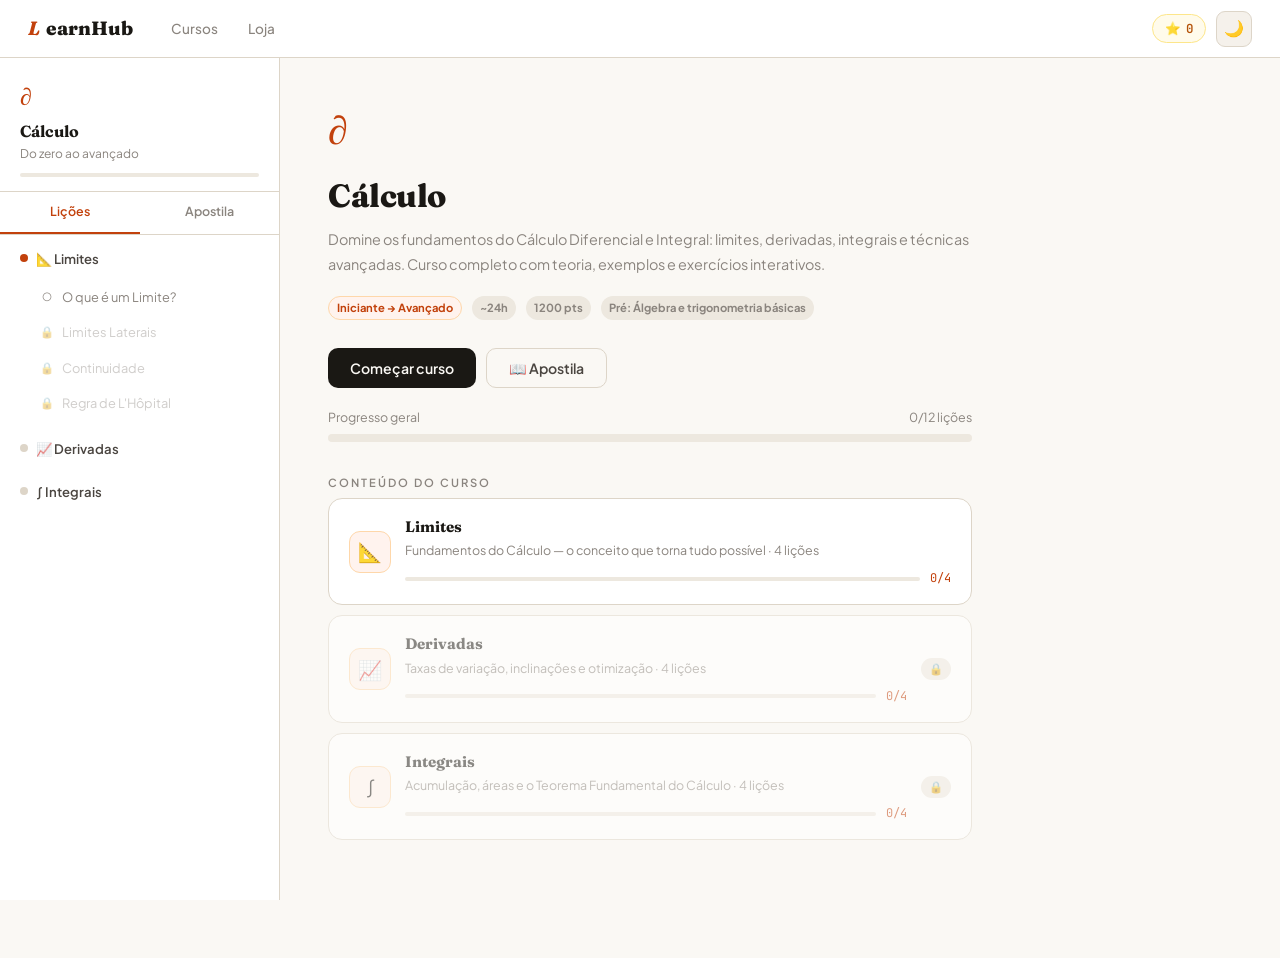
==== course.html @ 2440954c "Add files via upload" ====
<!DOCTYPE html>
<html lang="pt-BR">
<head>
<meta charset="UTF-8">
<meta name="viewport" content="width=device-width, initial-scale=1.0">
<title>LearnHub — Curso</title>
<link rel="stylesheet" href="css/shared.css">
<style>
/* ─── LAYOUT ─── */
#app { display: grid; grid-template-columns: 280px 1fr; min-height: 100vh; }

/* ─── SIDEBAR ─── */
.sidebar {
  background: var(--paper);
  border-right: 1px solid var(--line);
  display: flex; flex-direction: column;
  position: sticky; top: 58px;
  height: calc(100vh - 58px);
  overflow-y: auto;
}
.sb-course-header {
  padding: 20px 20px 14px;
  border-bottom: 1px solid var(--line);
}
.sb-course-emoji {
  font-family: 'Fraunces', serif;
  font-size: 1.5rem; font-weight: 700;
  color: var(--accent);
  margin-bottom: 6px;
}
.sb-course-title {
  font-family: 'Fraunces', serif;
  font-size: 1rem; font-weight: 700; line-height: 1.2;
}
.sb-course-sub { font-size: 0.75rem; color: var(--ink3); margin-top: 2px; }
.sb-prog-wrap { height: 4px; margin-top: 10px; }

.sb-tabs {
  display: flex;
  border-bottom: 1px solid var(--line);
}
.sb-tab {
  flex: 1; padding: 10px 6px;
  font-size: 0.78rem; font-weight: 600;
  text-align: center; cursor: pointer;
  color: var(--ink3); border-bottom: 2px solid transparent;
  transition: all 0.15s;
}
.sb-tab.active { color: var(--accent); border-bottom-color: var(--accent); }
.sb-tab:hover:not(.active) { color: var(--ink2); background: var(--paper2); }

.sb-panel { flex: 1; overflow-y: auto; }

/* UNITS NAV */
.sb-unit { margin: 4px 8px 0; }
.sb-unit-hd {
  display: flex; align-items: center; gap: 8px;
  padding: 9px 12px; border-radius: 9px;
  cursor: pointer; transition: background 0.15s;
  font-size: 0.82rem; font-weight: 600; color: var(--ink2);
}
.sb-unit-hd:hover { background: var(--paper2); }
.sb-unit-dot { width: 8px; height: 8px; border-radius: 50%; background: var(--line); flex-shrink: 0; }
.sb-unit-dot.active { background: var(--accent); }
.sb-unit-dot.done { background: var(--green); }
.sb-lessons { display: none; padding: 2px 0 4px 22px; flex-direction: column; gap: 1px; }
.sb-lessons.open { display: flex; }
.sb-lesson {
  display: flex; align-items: center; gap: 8px;
  padding: 7px 10px; border-radius: 8px;
  cursor: pointer; font-size: 0.8rem; color: var(--ink3);
  transition: all 0.15s;
}
.sb-lesson:hover { background: var(--paper2); color: var(--ink2); }
.sb-lesson.active { background: var(--accent-soft); color: var(--accent); font-weight: 600; }
.sb-lesson.done { color: var(--ink2); }
.sb-lesson.locked { opacity: 0.4; cursor: not-allowed; }
.sb-lesson-icon { font-size: 0.7rem; flex-shrink: 0; width: 14px; text-align: center; }

/* APOSTILA in sidebar */
.apostila-section { padding: 12px; }
.ap-topic {
  margin-bottom: 4px;
}
.ap-topic-hd {
  display: flex; align-items: center; gap: 8px;
  padding: 8px 10px; border-radius: 8px;
  cursor: pointer; font-size: 0.82rem; font-weight: 600;
  color: var(--ink2); transition: background 0.15s;
}
.ap-topic-hd:hover { background: var(--paper2); }
.ap-items { display: none; padding: 2px 0 6px 20px; }
.ap-items.open { display: block; }
.ap-item {
  padding: 6px 10px; border-radius: 6px;
  font-size: 0.78rem; color: var(--ink3); cursor: pointer;
  transition: background 0.12s;
}
.ap-item:hover { background: var(--paper2); color: var(--ink2); }
.ap-item.active { color: var(--accent); font-weight: 600; }

/* ─── MAIN ─── */
.main { display: flex; flex-direction: column; min-height: calc(100vh - 58px); }

/* VIEWS */
.view { display: none; flex: 1; flex-direction: column; }
.view.active { display: flex; }

/* HOME VIEW */
.course-home {
  padding: 40px 48px;
  max-width: 740px;
}
.course-home-header { margin-bottom: 32px; }
.course-home-emoji {
  font-family: 'Fraunces', serif;
  font-size: 2.5rem; font-weight: 700;
  color: var(--accent); margin-bottom: 8px;
}
.course-home-title {
  font-family: 'Fraunces', serif;
  font-size: 2rem; font-weight: 800;
  letter-spacing: -0.5px; margin-bottom: 6px;
}
.course-home-desc { color: var(--ink3); font-size: 0.9rem; line-height: 1.7; margin-bottom: 20px; }
.meta-row { display: flex; gap: 10px; flex-wrap: wrap; margin-bottom: 28px; }
.units-list { display: flex; flex-direction: column; gap: 10px; }
.unit-row {
  background: var(--paper);
  border: 1px solid var(--line);
  border-radius: 14px; padding: 16px 20px;
  display: flex; align-items: center; gap: 14px;
  cursor: pointer; transition: all 0.15s;
}
.unit-row:hover { border-color: var(--accent-border); box-shadow: var(--shadow); }
.unit-row-emoji {
  width: 42px; height: 42px;
  background: var(--accent-soft); border: 1px solid var(--accent-border);
  border-radius: 11px; display: flex; align-items: center; justify-content: center;
  font-size: 1.2rem; flex-shrink: 0;
}
.unit-row-info { flex: 1; }
.unit-row-title { font-family: 'Fraunces', serif; font-size: 0.95rem; font-weight: 700; }
.unit-row-sub { font-size: 0.78rem; color: var(--ink3); margin-top: 2px; }
.unit-row-prog { display: flex; align-items: center; gap: 10px; margin-top: 8px; }
.unit-row-pct { font-family: 'JetBrains Mono', monospace; font-size: 0.75rem; color: var(--accent); }

/* LESSON VIEW */
.lesson-view { flex-direction: column; }
.lesson-topbar {
  display: flex; align-items: center; gap: 14px;
  padding: 14px 28px; border-bottom: 1px solid var(--line);
  background: var(--paper); flex-shrink: 0;
}
.lesson-prog-wrap { flex: 1; height: 6px; }
.lives-disp { display: flex; gap: 3px; font-size: 0.85rem; flex-shrink: 0; }
.skip-btn {
  font-size: 0.75rem; color: var(--ink3);
  cursor: pointer; padding: 5px 10px; border-radius: 7px;
  transition: all 0.15s; flex-shrink: 0;
  border: 1px solid var(--line); background: transparent;
  font-family: 'Plus Jakarta Sans', sans-serif;
}
.skip-btn:hover { color: var(--ink2); border-color: var(--ink3); }

.lesson-body {
  flex: 1; display: flex;
  align-items: flex-start; justify-content: center;
  padding: 36px 24px; overflow-y: auto;
}

/* Theory */
.theory-card { max-width: 680px; width: 100%; animation: fadeUp 0.28s ease; }
.theory-tag { font-size: 0.7rem; text-transform: uppercase; letter-spacing: 2px; color: var(--accent2); font-weight: 600; margin-bottom: 8px; display: block; }
.theory-title { font-family: 'Fraunces', serif; font-size: 1.7rem; font-weight: 800; letter-spacing: -0.5px; margin-bottom: 24px; line-height: 1.15; }
.theory-block { margin-bottom: 20px; }
.theory-block h3 { font-size: 0.82rem; font-weight: 700; text-transform: uppercase; letter-spacing: 0.8px; color: var(--ink3); margin-bottom: 8px; }
.theory-block p { font-size: 0.93rem; color: var(--ink2); line-height: 1.8; font-weight: 300; }
.theory-block p strong { font-weight: 600; color: var(--ink); }

/* Question */
.question-card { max-width: 600px; width: 100%; animation: fadeUp 0.28s ease; }
.q-num { font-size: 0.72rem; text-transform: uppercase; letter-spacing: 2px; color: var(--ink3); margin-bottom: 18px; display: flex; align-items: center; gap: 8px; }
.q-num::after { content: ''; flex: 1; height: 1px; background: var(--line); }
.q-formula {
  background: var(--ink); color: #e8dfd0;
  border-radius: 12px; padding: 16px 20px;
  font-family: 'JetBrains Mono', monospace;
  font-size: 0.88rem; line-height: 1.7; margin-bottom: 18px;
  white-space: pre-wrap; overflow-x: auto;
}
.q-stem { font-size: 1rem; color: var(--ink); margin-bottom: 20px; line-height: 1.7; font-weight: 300; }
.q-stem strong { font-weight: 600; }
.options { display: flex; flex-direction: column; gap: 8px; }
.option {
  display: flex; align-items: center; gap: 12px;
  background: var(--paper); border: 1.5px solid var(--line);
  border-radius: 10px; padding: 12px 16px;
  cursor: pointer; font-size: 0.9rem; color: var(--ink2);
  transition: all 0.13s;
}
.option:hover:not(.disabled) { border-color: var(--accent); color: var(--ink); background: var(--accent-soft); }
.option.selected { border-color: var(--accent); background: var(--accent-soft); color: var(--ink); }
.option.correct { border-color: var(--green); background: var(--green-soft); color: var(--green); }
.option.wrong { border-color: var(--red); background: var(--red-soft); color: var(--red); }
.option.disabled { cursor: default; }
.opt-letter {
  min-width: 28px; height: 28px; border-radius: 7px;
  background: var(--paper3); display: flex; align-items: center; justify-content: center;
  font-size: 0.75rem; font-weight: 700; font-family: 'JetBrains Mono', monospace;
  flex-shrink: 0; transition: background 0.13s;
}
.option.selected .opt-letter { background: rgba(194,65,12,.15); }
.option.correct .opt-letter { background: rgba(21,128,61,.15); }
.option.wrong .opt-letter { background: rgba(220,38,38,.12); }
.q-input {
  width: 100%; padding: 12px 16px; margin-top: 4px;
  background: var(--paper2); border: 1.5px solid var(--line);
  border-radius: 10px; font-size: 0.95rem;
  font-family: 'JetBrains Mono', monospace; color: var(--ink);
  outline: none; transition: border-color 0.15s;
}
.q-input:focus { border-color: var(--accent); }
.q-input.correct { border-color: var(--green); background: var(--green-soft); }
.q-input.wrong { border-color: var(--red); background: var(--red-soft); }

/* Feedback bar */
.feedback-bar {
  padding: 14px 28px; border-top: 1px solid var(--line);
  display: flex; align-items: center; gap: 14px;
  background: var(--paper); min-height: 68px;
  transition: background 0.2s, border-color 0.2s;
  flex-shrink: 0;
}
.feedback-bar.correct { background: var(--green-soft); border-top-color: var(--green-border); }
.feedback-bar.wrong { background: var(--red-soft); border-top-color: #fecaca; }
.fb-content { flex: 1; }
.fb-title { font-weight: 700; font-size: 0.9rem; margin-bottom: 2px; }
.fb-title.correct { color: var(--green); }
.fb-title.wrong { color: var(--red); }
.fb-exp { font-size: 0.8rem; color: var(--ink3); line-height: 1.5; }
.fb-exp code { font-family: 'JetBrains Mono', monospace; font-size: 0.88em; background: var(--paper3); padding: 1px 4px; border-radius: 4px; }
.btn-check {
  padding: 10px 24px; border-radius: 10px;
  font-size: 0.88rem; font-weight: 700; border: none; cursor: pointer;
  transition: all 0.15s; font-family: 'Plus Jakarta Sans', sans-serif;
  white-space: nowrap; flex-shrink: 0;
}
.btn-check.idle { background: var(--paper3); color: var(--ink3); cursor: not-allowed; }
.btn-check.ready { background: var(--ink); color: var(--bg); }
.btn-check.ready:hover { opacity: .85; }
.btn-check.next { background: var(--green); color: #fff; }
.btn-check.next-wrong { background: var(--ink); color: var(--bg); }

/* Completion */
.completion-wrap {
  flex: 1; display: flex; align-items: center; justify-content: center;
  padding: 40px 24px;
}
.completion-card { max-width: 460px; width: 100%; text-align: center; animation: fadeUp 0.4s ease; }
.trophy-anim { font-size: 4rem; display: block; margin-bottom: 20px; animation: trophy 0.6s cubic-bezier(.34,1.56,.64,1); }
.comp-title { font-family: 'Fraunces', serif; font-size: 1.9rem; font-weight: 800; letter-spacing: -0.5px; margin-bottom: 8px; }
.comp-sub { color: var(--ink3); font-size: 0.88rem; margin-bottom: 24px; }
.comp-stats { display: grid; grid-template-columns: repeat(3, 1fr); gap: 10px; margin-bottom: 24px; }
.cs { background: var(--paper2); border: 1px solid var(--line); border-radius: 12px; padding: 14px 8px; }
.cs-val { font-family: 'Fraunces', serif; font-size: 1.5rem; font-weight: 700; display: block; }
.cs-val.gold { color: var(--gold); }
.cs-val.green { color: var(--green); }
.cs-val.blue { color: var(--accent2); }
.cs-lbl { font-size: 0.7rem; color: var(--ink3); text-transform: uppercase; letter-spacing: 0.8px; }
.comp-btns { display: flex; gap: 8px; justify-content: center; flex-wrap: wrap; }

/* APOSTILA VIEW */
.apostila-view { flex-direction: column; overflow: hidden; }
.ap-layout { display: grid; grid-template-columns: 220px 1fr; flex: 1; overflow: hidden; }
.ap-toc { background: var(--paper2); border-right: 1px solid var(--line); padding: 20px 12px; overflow-y: auto; }
.ap-toc-title { font-size: 0.7rem; text-transform: uppercase; letter-spacing: 2px; color: var(--ink3); font-weight: 600; padding: 0 10px; margin-bottom: 10px; }
.ap-toc-item {
  padding: 7px 10px; border-radius: 8px;
  font-size: 0.8rem; cursor: pointer; color: var(--ink3);
  transition: all 0.12s;
}
.ap-toc-item:hover { background: var(--paper3); color: var(--ink2); }
.ap-toc-item.active { background: var(--accent-soft); color: var(--accent); font-weight: 600; }
.ap-toc-section { font-size: 0.72rem; font-weight: 700; text-transform: uppercase; letter-spacing: 1px; color: var(--ink3); padding: 12px 10px 4px; }
.ap-content { overflow-y: auto; padding: 36px 48px; max-width: 720px; }
.ap-section-title { font-family: 'Fraunces', serif; font-size: 1.4rem; font-weight: 800; letter-spacing: -0.3px; margin-bottom: 24px; padding-bottom: 14px; border-bottom: 1px solid var(--line); }
.ap-item { margin-bottom: 32px; scroll-margin-top: 20px; }
.ap-item-title { font-family: 'Fraunces', serif; font-size: 1.05rem; font-weight: 700; margin-bottom: 10px; color: var(--ink); }
.ap-item-text { font-size: 0.9rem; color: var(--ink2); line-height: 1.8; font-weight: 300; margin-bottom: 10px; }
.ap-item-formula { font-family: 'JetBrains Mono', monospace; }

/* SKIP MODAL */
.skip-modal-grid { display: flex; flex-direction: column; gap: 6px; max-height: 320px; overflow-y: auto; margin-bottom: 16px; }
.skip-lesson-row {
  display: flex; align-items: center; gap: 10px;
  padding: 9px 12px; border-radius: 9px; border: 1.5px solid var(--line);
  cursor: pointer; font-size: 0.85rem; color: var(--ink2);
  transition: all 0.13s; background: var(--paper2);
}
.skip-lesson-row:hover { border-color: var(--accent); color: var(--ink); }
.skip-lesson-row.done { color: var(--green); border-color: var(--green-border); }

/* GAME OVER */
.gameover-card { max-width: 420px; width: 100%; text-align: center; animation: fadeUp 0.35s ease; }

@media (max-width: 860px) {
  #app { grid-template-columns: 1fr; }
  .sidebar { display: none; }
  .course-home { padding: 24px 20px; }
  .ap-layout { grid-template-columns: 1fr; }
  .ap-toc { display: none; }
  .ap-content { padding: 24px 20px; }
  .lesson-topbar { padding: 12px 16px; }
  .lesson-body { padding: 24px 16px; }
  .feedback-bar { padding: 12px 16px; }
}
</style>
</head>
<body>

<nav class="navbar">
  <a class="navbar-brand" href="index.html"><span class="sym">L</span>earnHub</a>
  <div class="navbar-links hide-mobile">
    <a class="nav-link" href="index.html">Cursos</a>
    <a class="nav-link" href="store.html">Loja</a>
  </div>
  <div class="navbar-right">
    <div class="pill pill-points">⭐ <span id="pts-nav">0</span></div>
    <button class="theme-toggle" onclick="toggleDark(); updateThemeBtn()" id="theme-btn">🌙</button>
  </div>
</nav>

<div id="app">
  <!-- SIDEBAR -->
  <aside class="sidebar" id="sidebar">
    <div class="sb-course-header">
      <div class="sb-course-emoji" id="sb-emoji">∂</div>
      <div class="sb-course-title" id="sb-title">Carregando...</div>
      <div class="sb-course-sub" id="sb-sub"></div>
      <div class="progress-wrap sb-prog-wrap">
        <div class="progress-fill" id="sb-prog" style="width:0%"></div>
      </div>
    </div>
    <div class="sb-tabs">
      <div class="sb-tab active" onclick="sbTab('nav')" id="tab-nav">Lições</div>
      <div class="sb-tab" onclick="sbTab('ap')" id="tab-ap">Apostila</div>
    </div>
    <div class="sb-panel" id="sb-nav-panel">
      <div id="sb-units-nav"></div>
    </div>
    <div class="sb-panel" id="sb-ap-panel" style="display:none">
      <div class="apostila-section" id="sb-apostila-nav"></div>
    </div>
  </aside>

  <!-- MAIN -->
  <main class="main">
    <!-- COURSE HOME VIEW -->
    <div class="view active" id="view-home" style="flex-direction:column">
      <div class="course-home" id="course-home-content">
        <div style="color:var(--ink3);padding:40px 0">Carregando curso...</div>
      </div>
    </div>

    <!-- LESSON VIEW -->
    <div class="view lesson-view" id="view-lesson">
      <div class="lesson-topbar">
        <button class="btn btn-ghost btn-sm" onclick="backToHome()" style="flex-shrink:0">← Voltar</button>
        <div class="lesson-prog-wrap progress-wrap">
          <div class="progress-fill" id="lesson-prog" style="width:0%"></div>
        </div>
        <div class="lives-disp" id="lives-disp">❤️❤️❤️</div>
        <button class="skip-btn" onclick="openSkipModal()">Pular ↷</button>
      </div>
      <div class="lesson-body" id="lesson-body"></div>
      <div class="feedback-bar" id="feedback-bar">
        <div class="fb-content" id="fb-content"></div>
        <button class="btn-check idle" id="btn-check" onclick="handleCheck()">Verificar</button>
      </div>
    </div>

    <!-- APOSTILA VIEW -->
    <div class="view apostila-view" id="view-apostila">
      <div class="lesson-topbar" style="justify-content:space-between">
        <button class="btn btn-ghost btn-sm" onclick="backToHome()">← Voltar</button>
        <span style="font-family:'Fraunces',serif;font-weight:700;font-size:0.95rem">📖 Apostila</span>
        <div></div>
      </div>
      <div class="ap-layout">
        <div class="ap-toc" id="ap-toc"></div>
        <div class="ap-content" id="ap-content"></div>
      </div>
    </div>
  </main>
</div>

<!-- SKIP MODAL -->
<div class="modal-overlay" id="skip-modal">
  <div class="modal">
    <h3>Pular para...</h3>
    <p>Selecione uma lição para avançar. Lições já concluídas mantêm seu progresso.</p>
    <div class="skip-modal-grid" id="skip-list"></div>
    <div class="modal-btns">
      <button class="btn btn-ghost btn-sm" onclick="closeSkipModal()">Cancelar</button>
    </div>
  </div>
</div>

<!-- TOAST -->
<div class="toast" id="toast"><span id="toast-icon"></span><span id="toast-text"></span></div>

<script src="js/state.js"></script>
<script src="js/themes.js"></script>
<script>
// ═══ GLOBALS ═══
let COURSE = null;
let COURSE_DIR = '';
let LESSON_DATA = null;
let LESSON_STATE = { unitId:'', lessonId:'', steps:[], stepIdx:0, lives:3, correct:0, total:0, answered:false, chosen:null };

// ═══ BOOT ═══
initTheme();
updateThemeBtn();

const params = new URLSearchParams(location.search);
COURSE_DIR = params.get('course') || 'courses/calculus/';

(async () => {
  try {
    const resp = await fetch(COURSE_DIR + 'course.json');
    COURSE = await resp.json();
    COURSE._dir = COURSE_DIR;
    renderCourseHome();
    buildSidebarNav();
    buildApostilaSidebar();
    updateNav();
  } catch(e) {
    document.getElementById('course-home-content').innerHTML = `<div class="empty-state"><span class="icon">⚠️</span><p>Não foi possível carregar o curso.<br>${e.message}</p></div>`;
  }
})();

// ═══ HELPERS ═══
function updateNav() {
  document.getElementById('pts-nav').textContent = APP_STATE.points;
}
function updateThemeBtn() {
  document.getElementById('theme-btn').textContent = APP_STATE.theme === 'dark' ? '☀️' : '🌙';
}
const _t = window.toggleDark;
window.toggleDark = function() { _t(); updateThemeBtn(); };

function cs() { return getCourseState(COURSE.id); }
function totalLessons() { return COURSE.units.reduce((a,u) => a + u.lessons.length, 0); }
function doneLessons() { return Object.keys(cs().completedLessons || {}).length; }
function coursePct() { return Math.round(doneLessons() / totalLessons() * 100); }

function isLessonLocked(unitIdx, lessonIdx) {
  if (unitIdx === 0 && lessonIdx === 0) return false;
  if (lessonIdx > 0) {
    const prevId = COURSE.units[unitIdx].lessons[lessonIdx-1].id;
    return !cs().completedLessons[prevId];
  }
  if (unitIdx > 0) {
    return !COURSE.units[unitIdx-1].lessons.every(l => cs().completedLessons[l.id]);
  }
  return false;
}

// ═══ COURSE HOME ═══
function renderCourseHome() {
  const pct = coursePct();
  document.getElementById('sb-emoji').textContent = COURSE.emoji;
  document.getElementById('sb-title').textContent = COURSE.title;
  document.getElementById('sb-sub').textContent = COURSE.subtitle || '';
  document.getElementById('sb-prog').style.width = pct + '%';

  const home = document.getElementById('course-home-content');
  home.innerHTML = `
    <div class="course-home-header">
      <div class="course-home-emoji">${COURSE.emoji}</div>
      <div class="course-home-title">${COURSE.title}</div>
      <div class="course-home-desc">${COURSE.description}</div>
      <div class="meta-row">
        <span class="badge badge-accent">${COURSE.level || 'Todos os níveis'}</span>
        <span class="badge badge-muted">~${COURSE.estimatedHours}h</span>
        <span class="badge badge-muted">${COURSE.pointsTotal} pts</span>
        ${COURSE.prerequisites ? `<span class="badge badge-muted">Pré: ${COURSE.prerequisites}</span>` : ''}
      </div>
      <div style="display:flex;gap:10px;flex-wrap:wrap">
        <button class="btn btn-primary" onclick="startNextLesson()">
          ${doneLessons() === 0 ? 'Começar curso' : doneLessons() === totalLessons() ? 'Revisar' : 'Continuar →'}
        </button>
        <button class="btn btn-ghost" onclick="showApostila()">📖 Apostila</button>
      </div>
      <div style="margin-top:20px">
        <div style="display:flex;justify-content:space-between;font-size:0.78rem;color:var(--ink3);margin-bottom:6px">
          <span>Progresso geral</span><span>${doneLessons()}/${totalLessons()} lições</span>
        </div>
        <div class="progress-wrap" style="height:8px">
          <div class="progress-fill ${pct===100?'green':''}" style="width:${pct}%"></div>
        </div>
      </div>
    </div>
    <div class="section-label" style="margin-top:32px">Conteúdo do curso</div>
    <div class="units-list" id="units-list"></div>
  `;

  const ul = document.getElementById('units-list');
  COURSE.units.forEach((unit, ui) => {
    const done = unit.lessons.filter(l => cs().completedLessons[l.id]).length;
    const total = unit.lessons.length;
    const pct = Math.round(done/total*100);
    const locked = isLessonLocked(ui, 0) && done === 0;
    const row = document.createElement('div');
    row.className = 'unit-row';
    row.style.opacity = locked ? '0.5' : '1';
    row.style.cursor = locked ? 'not-allowed' : 'pointer';
    row.innerHTML = `
      <div class="unit-row-emoji">${unit.emoji}</div>
      <div class="unit-row-info">
        <div class="unit-row-title">${unit.title}</div>
        <div class="unit-row-sub">${unit.description} · ${total} lições</div>
        <div class="unit-row-prog">
          <div class="progress-wrap" style="flex:1;height:4px"><div class="progress-fill ${pct===100?'green':''}" style="width:${pct}%"></div></div>
          <span class="unit-row-pct">${done}/${total}</span>
        </div>
      </div>
      ${locked ? '<span class="badge badge-muted">🔒</span>' : ''}
    `;
    if (!locked) {
      const firstUnfinished = unit.lessons.find(l => !cs().completedLessons[l.id]) || unit.lessons[0];
      row.onclick = () => startLesson(ui, unit.lessons.indexOf(firstUnfinished));
    }
    ul.appendChild(row);
  });
}

function startNextLesson() {
  for (let ui = 0; ui < COURSE.units.length; ui++) {
    for (let li = 0; li < COURSE.units[ui].lessons.length; li++) {
      if (!cs().completedLessons[COURSE.units[ui].lessons[li].id] && !isLessonLocked(ui, li)) {
        startLesson(ui, li); return;
      }
    }
  }
  // All done — replay first
  startLesson(0, 0);
}

// ═══ SIDEBAR NAV ═══
function buildSidebarNav() {
  const nav = document.getElementById('sb-units-nav');
  nav.innerHTML = '';
  COURSE.units.forEach((unit, ui) => {
    const done = unit.lessons.filter(l => cs().completedLessons[l.id]).length;
    const hasActive = unit.lessons.some(l => !cs().completedLessons[l.id] && !isLessonLocked(ui, unit.lessons.indexOf(l)));
    const dotClass = done === unit.lessons.length ? 'done' : hasActive ? 'active' : '';
    const wrap = document.createElement('div');
    wrap.className = 'sb-unit';
    wrap.innerHTML = `
      <div class="sb-unit-hd" onclick="toggleSbUnit('sbu-${ui}')">
        <div class="sb-unit-dot ${dotClass}"></div>
        <span>${unit.emoji} ${unit.title}</span>
      </div>
      <div class="sb-lessons ${hasActive || done > 0 ? 'open' : ''}" id="sbu-${ui}">
        ${unit.lessons.map((l, li) => {
          const isDone = !!cs().completedLessons[l.id];
          const locked = isLessonLocked(ui, li);
          const cls = isDone ? 'done' : locked ? 'locked' : '';
          const icon = isDone ? '✓' : locked ? '🔒' : '○';
          const clickHandler = locked ? '' : `startLesson(${ui},${li})`;
          return `<div class="sb-lesson ${cls}" id="sbl-${l.id}" onclick="${clickHandler}">
            <span class="sb-lesson-icon">${icon}</span>${l.title}
          </div>`;
        }).join('')}
      </div>
    `;
    nav.appendChild(wrap);
  });
}

function toggleSbUnit(id) {
  document.getElementById(id)?.classList.toggle('open');
}

function sbTab(tab) {
  document.getElementById('sb-nav-panel').style.display = tab === 'nav' ? 'block' : 'none';
  document.getElementById('sb-ap-panel').style.display = tab === 'ap' ? 'block' : 'none';
  document.getElementById('tab-nav').classList.toggle('active', tab === 'nav');
  document.getElementById('tab-ap').classList.toggle('active', tab === 'ap');
}

// ═══ APOSTILA ═══
function buildApostilaSidebar() {
  if (!COURSE.apostila) return;
  const nav = document.getElementById('sb-apostila-nav');
  nav.innerHTML = COURSE.apostila.sections.map((sec, si) => `
    <div class="ap-topic">
      <div class="ap-topic-hd" onclick="this.nextElementSibling.classList.toggle('open')">
        ${sec.title}
      </div>
      <div class="ap-items ${si===0?'open':''}">
        ${sec.items.map((item, ii) => `
          <div class="ap-item" onclick="showApostila(${si},${ii})">${item.heading}</div>
        `).join('')}
      </div>
    </div>
  `).join('');
}

function showApostila(secIdx = 0, itemIdx = 0) {
  showView('view-apostila');
  if (!COURSE.apostila) return;

  // TOC
  const toc = document.getElementById('ap-toc');
  toc.innerHTML = `<div class="ap-toc-title">Índice</div>`;
  COURSE.apostila.sections.forEach((sec, si) => {
    toc.innerHTML += `<div class="ap-toc-section">${sec.title}</div>`;
    sec.items.forEach((item, ii) => {
      toc.innerHTML += `<div class="ap-toc-item ${si===secIdx&&ii===itemIdx?'active':''}" onclick="scrollToAp('ap-${si}-${ii}')" id="toc-${si}-${ii}">${item.heading}</div>`;
    });
  });

  // Content
  const content = document.getElementById('ap-content');
  content.innerHTML = '';
  COURSE.apostila.sections.forEach((sec, si) => {
    const secEl = document.createElement('div');
    secEl.innerHTML = `<div class="ap-section-title">${sec.emoji||''} ${sec.title}</div>`;
    sec.items.forEach((item, ii) => {
      secEl.innerHTML += `
        <div class="ap-item" id="ap-${si}-${ii}">
          <div class="ap-item-title">${item.heading}</div>
          ${item.text ? `<div class="ap-item-text">${item.text}</div>` : ''}
          ${item.formula ? `<div class="formula-box ap-item-formula">${escHtml(item.formula)}</div>` : ''}
        </div>
      `;
    });
    content.appendChild(secEl);
  });

  // Scroll to target
  setTimeout(() => scrollToAp(`ap-${secIdx}-${itemIdx}`), 80);
}

function scrollToAp(id) {
  document.getElementById(id)?.scrollIntoView({ behavior: 'smooth', block: 'start' });
  document.querySelectorAll('.ap-toc-item').forEach(el => el.classList.remove('active'));
  const parts = id.split('-');
  document.getElementById(`toc-${parts[1]}-${parts[2]}`)?.classList.add('active');
}

// ═══ LESSON ENGINE ═══
async function startLesson(unitIdx, lessonIdx) {
  const unit = COURSE.units[unitIdx];
  const lessonMeta = unit.lessons[lessonIdx];

  showView('view-lesson');
  document.getElementById('lesson-body').innerHTML = '<div style="color:var(--ink3);text-align:center;padding:40px">Carregando...</div>';
  document.getElementById('feedback-bar').style.display = 'flex';

  try {
    const resp = await fetch(COURSE._dir + lessonMeta.file);
    LESSON_DATA = await resp.json();
  } catch(e) {
    document.getElementById('lesson-body').innerHTML = `<div class="empty-state"><span class="icon">⚠️</span><p>Não foi possível carregar a lição.</p></div>`;
    return;
  }

  LESSON_STATE = {
    unitId: unit.id, lessonId: lessonMeta.id,
    unitIdx, lessonIdx,
    lessonMeta,
    steps: LESSON_DATA.steps,
    stepIdx: 0, lives: 3, correct: 0, total: 0,
    answered: false, chosen: null
  };

  // Highlight sidebar
  document.querySelectorAll('.sb-lesson').forEach(el => el.classList.remove('active'));
  document.getElementById(`sbl-${lessonMeta.id}`)?.classList.add('active');

  renderStep();
}

function renderStep() {
  LESSON_STATE.answered = false;
  LESSON_STATE.chosen = null;

  const step = LESSON_STATE.steps[LESSON_STATE.stepIdx];
  const pct = (LESSON_STATE.stepIdx / LESSON_STATE.steps.length) * 100;
  document.getElementById('lesson-prog').style.width = pct + '%';

  // Lives
  const l = LESSON_STATE.lives;
  document.getElementById('lives-disp').innerHTML = '❤️'.repeat(Math.max(0,l)) + (l<3?'🖤'.repeat(Math.max(0,3-l)):'');

  // Reset feedback
  const fb = document.getElementById('feedback-bar');
  fb.className = 'feedback-bar';
  document.getElementById('fb-content').innerHTML = '';
  const btn = document.getElementById('btn-check');
  btn.className = 'btn-check idle';
  btn.textContent = 'Verificar';
  btn.onclick = handleCheck;

  if (step.type === 'theory') renderTheory(step);
  else if (step.type === 'mcq') renderMCQ(step);
  else if (step.type === 'input') renderInput(step);
}

function renderTheory(step) {
  let html = '<div class="theory-card">';
  html += `<span class="theory-tag">📖 Teoria</span><div class="theory-title">${step.title}</div>`;
  step.blocks.forEach(b => {
    if (b.type === 'para') html += `<div class="theory-block">${b.heading?`<h3>${b.heading}</h3>`:''}<p>${b.text}</p></div>`;
    else if (b.type === 'formula') html += `<div class="formula-box">${escHtml(b.text)}</div>`;
    else if (b.type === 'callout') {
      const cls = b.kind==='warn'?'warn':b.kind==='tip'?'tip':b.kind==='danger'?'danger':'';
      html += `<div class="callout ${cls}"><div class="callout-icon">${b.icon}</div><div class="callout-text">${b.text}</div></div>`;
    } else if (b.type === 'example') {
      html += `<div class="example-box"><div class="example-header">${b.label}</div><div class="example-body">${escHtml(b.body)}</div></div>`;
    }
  });
  html += '</div>';
  document.getElementById('lesson-body').innerHTML = html;

  const btn = document.getElementById('btn-check');
  btn.className = 'btn-check ready';
  btn.textContent = 'Entendido →';
  btn.onclick = () => advance();
}

function renderMCQ(step) {
  const letters = ['A','B','C','D'];
  let html = `<div class="question-card">
    <div class="q-num">Questão ${LESSON_STATE.stepIdx} de ${LESSON_STATE.steps.length - 1}</div>
    ${step.formula ? `<div class="q-formula">${escHtml(step.formula)}</div>` : ''}
    <div class="q-stem">${step.stem}</div>
    <div class="options" id="q-opts">
      ${step.opts.map((o,i) => `<div class="option" data-i="${i}" onclick="pickOpt(${i})">
        <div class="opt-letter">${letters[i]}</div><span>${o}</span>
      </div>`).join('')}
    </div>
  </div>`;
  document.getElementById('lesson-body').innerHTML = html;
}

function renderInput(step) {
  let html = `<div class="question-card">
    <div class="q-num">Questão ${LESSON_STATE.stepIdx} de ${LESSON_STATE.steps.length - 1}</div>
    ${step.formula ? `<div class="q-formula">${escHtml(step.formula)}</div>` : ''}
    <div class="q-stem">${step.stem}</div>
    <div style="margin-top:6px">
      <div style="font-size:0.78rem;color:var(--ink3);margin-bottom:6px">Sua resposta</div>
      <input class="q-input" id="q-input" type="text" placeholder="Digite aqui…" autocomplete="off"
        oninput="onInputChange()" onkeydown="if(event.key==='Enter')handleCheck()">
    </div>
  </div>`;
  document.getElementById('lesson-body').innerHTML = html;
  setTimeout(() => document.getElementById('q-input')?.focus(), 60);
}

function pickOpt(i) {
  if (LESSON_STATE.answered) return;
  LESSON_STATE.chosen = i;
  document.querySelectorAll('.option').forEach((el,j) => el.classList.toggle('selected', j===i));
  const btn = document.getElementById('btn-check');
  btn.className = 'btn-check ready';
  btn.onclick = handleCheck;
}

function onInputChange() {
  const val = document.getElementById('q-input')?.value?.trim();
  const btn = document.getElementById('btn-check');
  btn.className = val ? 'btn-check ready' : 'btn-check idle';
  btn.onclick = handleCheck;
}

function handleCheck() {
  const step = LESSON_STATE.steps[LESSON_STATE.stepIdx];
  if (step.type === 'theory') { advance(); return; }
  if (LESSON_STATE.answered) { advance(); return; }

  if (step.type === 'mcq') {
    if (LESSON_STATE.chosen === null) return;
    LESSON_STATE.answered = true;
    LESSON_STATE.total++;
    const ok = LESSON_STATE.chosen === step.correct;
    if (ok) LESSON_STATE.correct++;
    document.querySelectorAll('.option').forEach((el,i) => {
      el.classList.add('disabled');
      if (i === step.correct) el.classList.add('correct');
      else if (i === LESSON_STATE.chosen && !ok) el.classList.add('wrong');
    });
    showFeedback(ok, step.exp);
  } else if (step.type === 'input') {
    const inp = document.getElementById('q-input');
    if (!inp?.value?.trim()) return;
    LESSON_STATE.answered = true;
    LESSON_STATE.total++;
    const val = inp.value.trim().toLowerCase().replace(/\s/g,'');
    const expected = step.correct.toLowerCase().replace(/\s/g,'');
    const ok = val === expected;
    if (ok) LESSON_STATE.correct++;
    inp.disabled = true;
    inp.classList.add(ok ? 'correct' : 'wrong');
    showFeedback(ok, step.exp);
  }
}

function showFeedback(ok, exp) {
  const fb = document.getElementById('feedback-bar');
  fb.className = 'feedback-bar ' + (ok ? 'correct' : 'wrong');
  if (ok) {
    APP_STATE.points += 15;
    saveState();
    updateNav();
    showToast('⭐', '+15 pontos!');
  } else {
    LESSON_STATE.lives--;
    const l = LESSON_STATE.lives;
    document.getElementById('lives-disp').innerHTML = '❤️'.repeat(Math.max(0,l)) + (l<3?'🖤'.repeat(Math.max(0,3-l)):'');
  }
  document.getElementById('fb-content').innerHTML = `
    <div class="fb-title ${ok?'correct':'wrong'}">${ok?'✅ Correto!':'❌ Incorreto'}</div>
    <div class="fb-exp">${exp}</div>
  `;
  const btn = document.getElementById('btn-check');
  btn.className = ok ? 'btn-check next' : 'btn-check next-wrong';
  btn.textContent = 'Continuar →';
  btn.onclick = advance;

  if (LESSON_STATE.lives <= 0) setTimeout(showGameOver, 1200);
}

function advance() {
  LESSON_STATE.stepIdx++;
  if (LESSON_STATE.stepIdx >= LESSON_STATE.steps.length) completeLesson();
  else renderStep();
}

function completeLesson() {
  const acc = LESSON_STATE.total > 0 ? Math.round(LESSON_STATE.correct / LESSON_STATE.total * 100) : 100;
  const basePoints = LESSON_STATE.lessonMeta.points || 100;
  const earned = Math.round(basePoints * (acc/100)) + (acc===100?30:0);

  APP_STATE.points += earned;
  cs().completedLessons[LESSON_STATE.lessonId] = { points: earned, accuracy: acc, date: new Date().toISOString() };
  recordActivity();
  saveState();
  updateNav();
  buildSidebarNav();

  document.getElementById('lesson-prog').style.width = '100%';
  document.getElementById('feedback-bar').style.display = 'none';
  document.getElementById('lesson-body').innerHTML = '';

  const wrap = document.createElement('div');
  wrap.className = 'completion-wrap';
  wrap.innerHTML = `
    <div class="completion-card">
      <span class="trophy-anim">🏆</span>
      <div class="comp-title">Lição concluída!</div>
      <div class="comp-sub">${LESSON_STATE.lessonMeta.title}</div>
      <div class="comp-stats">
        <div class="cs"><span class="cs-val gold">+${earned}</span><div class="cs-lbl">Pontos</div></div>
        <div class="cs"><span class="cs-val green">${acc}%</span><div class="cs-lbl">Precisão</div></div>
        <div class="cs"><span class="cs-val blue">${LESSON_STATE.lives}</span><div class="cs-lbl">Vidas</div></div>
      </div>
      <div class="comp-btns">
        <button class="btn btn-ghost" onclick="backToHome()">← Início do curso</button>
        ${getNextLessonBtn()}
      </div>
    </div>
  `;
  document.getElementById('lesson-body').appendChild(wrap);
}

function getNextLessonBtn() {
  const { unitIdx, lessonIdx } = LESSON_STATE;
  const unit = COURSE.units[unitIdx];
  if (lessonIdx + 1 < unit.lessons.length) {
    return `<button class="btn btn-primary" onclick="startLesson(${unitIdx},${lessonIdx+1})">Próxima lição →</button>`;
  }
  if (unitIdx + 1 < COURSE.units.length) {
    return `<button class="btn btn-primary" onclick="startLesson(${unitIdx+1},0)">Próxima unidade →</button>`;
  }
  return `<button class="btn btn-primary" onclick="backToHome()">Ver progresso →</button>`;
}

function showGameOver() {
  document.getElementById('feedback-bar').style.display = 'none';
  document.getElementById('lesson-body').innerHTML = '';
  const wrap = document.createElement('div');
  wrap.className = 'completion-wrap';
  wrap.innerHTML = `
    <div class="gameover-card">
      <div style="font-size:3.5rem;margin-bottom:16px">💔</div>
      <div class="comp-title" style="color:var(--red)">Sem vidas!</div>
      <div class="comp-sub" style="margin-bottom:24px">Não desista — releia a teoria e tente novamente.</div>
      <div class="comp-btns">
        <button class="btn btn-ghost" onclick="backToHome()">← Voltar</button>
        <button class="btn btn-primary" onclick="startLesson(${LESSON_STATE.unitIdx},${LESSON_STATE.lessonIdx})">Tentar de novo</button>
      </div>
    </div>
  `;
  document.getElementById('lesson-body').appendChild(wrap);
}

// ═══ SKIP ═══
function openSkipModal() {
  const list = document.getElementById('skip-list');
  list.innerHTML = '';
  COURSE.units.forEach((unit, ui) => {
    const hdr = document.createElement('div');
    hdr.style.cssText = 'font-size:.72rem;font-weight:700;text-transform:uppercase;letter-spacing:1px;color:var(--ink3);padding:8px 4px 4px';
    hdr.textContent = unit.emoji + ' ' + unit.title;
    list.appendChild(hdr);
    unit.lessons.forEach((l, li) => {
      const done = !!cs().completedLessons[l.id];
      const row = document.createElement('div');
      row.className = 'skip-lesson-row' + (done ? ' done' : '');
      row.innerHTML = `<span>${done?'✓':'○'}</span><span>${l.title}</span><span class="badge badge-muted" style="margin-left:auto">${l.points}pts</span>`;
      row.onclick = () => { closeSkipModal(); startLesson(ui, li); };
      list.appendChild(row);
    });
  });
  document.getElementById('skip-modal').classList.add('open');
}
function closeSkipModal() { document.getElementById('skip-modal').classList.remove('open'); }

// ═══ NAV ═══
function showView(id) {
  document.querySelectorAll('.view').forEach(v => { v.classList.remove('active'); v.style.display = 'none'; });
  const el = document.getElementById(id);
  el.classList.add('active');
  el.style.display = 'flex';
}

function backToHome() {
  showView('view-home');
  document.getElementById('feedback-bar').style.display = 'flex';
  renderCourseHome();
  buildSidebarNav();
}

// ═══ UTILS ═══
function escHtml(s) { return s.replace(/&/g,'&amp;').replace(/</g,'&lt;').replace(/>/g,'&gt;'); }

let _toast;
function showToast(icon, text) {
  document.getElementById('toast-icon').textContent = icon + ' ';
  document.getElementById('toast-text').textContent = text;
  const t = document.getElementById('toast');
  t.classList.add('show');
  clearTimeout(_toast);
  _toast = setTimeout(() => t.classList.remove('show'), 2300);
}
</script>
</body>
</html>
---- css/shared.css ----
/* ═══════════════════════════════════════════
   LearnHub · Shared Styles
   ═══════════════════════════════════════════ */

@import url('https://fonts.googleapis.com/css2?family=Fraunces:ital,opsz,wght@0,9..144,300;0,9..144,500;0,9..144,700;0,9..144,800;1,9..144,400&family=JetBrains+Mono:wght@400;500;600&family=Plus+Jakarta+Sans:wght@300;400;500;600;700&display=swap');

*, *::before, *::after { box-sizing: border-box; margin: 0; padding: 0; }

:root {
  /* Defaults — overridden by themes.js */
  --bg: #faf8f4;
  --paper: #ffffff;
  --paper2: #f5f1eb;
  --paper3: #ede8df;
  --line: #ddd5c8;
  --ink: #1a1814;
  --ink2: #4a4540;
  --ink3: #8a847e;
  --accent: #c2410c;
  --accent-soft: #fff3ee;
  --accent-border: #fed7aa;
  --accent2: #0369a1;
  --accent2-soft: #f0f9ff;
  --green: #15803d;
  --green-soft: #f0fdf4;
  --green-border: #bbf7d0;
  --red: #dc2626;
  --red-soft: #fef2f2;
  --gold: #b45309;
  --gold-soft: #fffbeb;
  --radius: 12px;
  --shadow: 0 1px 8px rgba(0,0,0,.07);
  --shadow-md: 0 4px 16px rgba(0,0,0,.1);
  --shadow-lg: 0 8px 32px rgba(0,0,0,.13);
  --transition: 0.18s ease;
}

html { scroll-behavior: smooth; }

body {
  font-family: 'Plus Jakarta Sans', sans-serif;
  background: var(--bg);
  color: var(--ink);
  min-height: 100vh;
  transition: background var(--transition), color var(--transition);
  line-height: 1.6;
  -webkit-font-smoothing: antialiased;
}

::-webkit-scrollbar { width: 5px; height: 5px; }
::-webkit-scrollbar-track { background: transparent; }
::-webkit-scrollbar-thumb { background: var(--line); border-radius: 3px; }

a { color: var(--accent); text-decoration: none; }
a:hover { text-decoration: underline; }

/* ── TYPOGRAPHY ── */
.font-display { font-family: 'Fraunces', serif; }
.font-mono { font-family: 'JetBrains Mono', monospace; }

/* ── BUTTONS ── */
.btn {
  display: inline-flex; align-items: center; justify-content: center; gap: 6px;
  padding: 10px 22px;
  border-radius: 10px;
  font-family: 'Plus Jakarta Sans', sans-serif;
  font-size: 0.88rem; font-weight: 600;
  border: none; cursor: pointer;
  transition: all var(--transition);
  white-space: nowrap;
  text-decoration: none;
}
.btn:hover { text-decoration: none; }
.btn-primary { background: var(--ink); color: var(--bg); }
.btn-primary:hover { opacity: .85; }
.btn-accent { background: var(--accent); color: #fff; }
.btn-accent:hover { opacity: .88; }
.btn-ghost { background: transparent; color: var(--ink2); border: 1.5px solid var(--line); }
.btn-ghost:hover { border-color: var(--ink3); color: var(--ink); }
.btn-sm { padding: 7px 16px; font-size: 0.8rem; border-radius: 8px; }
.btn-lg { padding: 13px 30px; font-size: 0.95rem; border-radius: 12px; }
.btn-icon { padding: 8px; border-radius: 8px; }
.btn-danger { background: var(--red); color: #fff; }

/* ── CARDS ── */
.card {
  background: var(--paper);
  border: 1px solid var(--line);
  border-radius: var(--radius);
  transition: background var(--transition), border-color var(--transition);
}
.card-hover:hover { border-color: var(--accent-border); box-shadow: var(--shadow-md); transform: translateY(-1px); }

/* ── NAV BAR ── */
.navbar {
  position: sticky; top: 0; z-index: 100;
  background: var(--paper);
  border-bottom: 1px solid var(--line);
  display: flex; align-items: center; gap: 16px;
  padding: 0 28px;
  height: 58px;
  transition: background var(--transition);
}
.navbar-brand {
  font-family: 'Fraunces', serif;
  font-size: 1.2rem; font-weight: 800;
  color: var(--ink);
  display: flex; align-items: baseline; gap: 4px;
  text-decoration: none;
}
.navbar-brand .sym { color: var(--accent); font-style: italic; margin-right: 2px; }
.navbar-brand:hover { text-decoration: none; }
.navbar-links { display: flex; align-items: center; gap: 2px; margin-left: 8px; }
.nav-link {
  padding: 6px 14px;
  border-radius: 8px;
  font-size: 0.85rem; font-weight: 500;
  color: var(--ink3);
  transition: all var(--transition);
  cursor: pointer;
  text-decoration: none;
}
.nav-link:hover { background: var(--paper2); color: var(--ink2); text-decoration: none; }
.nav-link.active { background: var(--accent-soft); color: var(--accent); font-weight: 600; }
.navbar-right { margin-left: auto; display: flex; align-items: center; gap: 10px; }

/* ── PILLS ── */
.pill {
  display: inline-flex; align-items: center; gap: 5px;
  padding: 4px 12px; border-radius: 100px;
  font-size: 0.78rem; font-weight: 600;
  font-family: 'JetBrains Mono', monospace;
}
.pill-points { background: var(--gold-soft); color: var(--gold); border: 1px solid #fde68a; }
.pill-streak { background: var(--accent-soft); color: var(--accent); border: 1px solid var(--accent-border); }
.pill-green { background: var(--green-soft); color: var(--green); border: 1px solid var(--green-border); }

/* ── BADGE ── */
.badge {
  display: inline-flex; align-items: center; justify-content: center;
  padding: 2px 8px; border-radius: 100px;
  font-size: 0.7rem; font-weight: 700;
}
.badge-accent { background: var(--accent-soft); color: var(--accent); border: 1px solid var(--accent-border); }
.badge-green { background: var(--green-soft); color: var(--green); }
.badge-muted { background: var(--paper3); color: var(--ink3); }

/* ── PROGRESS BAR ── */
.progress-wrap { background: var(--paper3); border-radius: 100px; overflow: hidden; }
.progress-fill {
  height: 100%; border-radius: 100px;
  background: var(--accent);
  transition: width 0.5s cubic-bezier(.4,0,.2,1);
}
.progress-fill.green { background: var(--green); }

/* ── TOAST ── */
.toast {
  position: fixed; bottom: 24px; right: 24px;
  background: var(--ink); color: var(--bg);
  padding: 11px 18px; border-radius: 12px;
  font-size: 0.85rem; display: flex; align-items: center; gap: 10px;
  box-shadow: var(--shadow-lg);
  transform: translateY(80px); opacity: 0;
  transition: all 0.3s cubic-bezier(.34,1.56,.64,1);
  z-index: 9999; pointer-events: none; max-width: 280px;
}
.toast.show { transform: translateY(0); opacity: 1; }

/* ── MODAL ── */
.modal-overlay {
  position: fixed; inset: 0;
  background: rgba(0,0,0,.45);
  z-index: 500;
  display: none; align-items: center; justify-content: center;
  backdrop-filter: blur(2px);
}
.modal-overlay.open { display: flex; }
.modal {
  background: var(--paper);
  border: 1px solid var(--line);
  border-radius: 18px;
  padding: 32px;
  max-width: 420px; width: 92%;
  box-shadow: var(--shadow-lg);
  animation: fadeUp 0.25s ease;
}
.modal h3 {
  font-family: 'Fraunces', serif;
  font-size: 1.25rem; font-weight: 700;
  margin-bottom: 8px;
}
.modal p { font-size: 0.88rem; color: var(--ink3); margin-bottom: 20px; line-height: 1.6; }
.modal-btns { display: flex; gap: 8px; justify-content: flex-end; }

/* ── THEME TOGGLE ── */
.theme-toggle {
  width: 36px; height: 36px;
  border-radius: 9px;
  background: var(--paper2);
  border: 1px solid var(--line);
  display: flex; align-items: center; justify-content: center;
  cursor: pointer; font-size: 1rem;
  transition: all var(--transition);
  flex-shrink: 0;
}
.theme-toggle:hover { background: var(--paper3); }

/* ── ANIMATIONS ── */
@keyframes fadeUp {
  from { opacity: 0; transform: translateY(14px); }
  to { opacity: 1; transform: translateY(0); }
}
@keyframes fadeIn {
  from { opacity: 0; } to { opacity: 1; }
}
@keyframes scaleIn {
  from { opacity: 0; transform: scale(0.9); }
  to { opacity: 1; transform: scale(1); }
}
@keyframes trophy {
  from { transform: scale(0) rotate(-15deg); opacity: 0; }
  to { transform: scale(1) rotate(0); opacity: 1; }
}

.anim-fade-up { animation: fadeUp 0.3s ease both; }
.anim-scale-in { animation: scaleIn 0.3s ease both; }

/* ── SECTION TITLES ── */
.section-label {
  font-size: 0.7rem; text-transform: uppercase;
  letter-spacing: 2px; color: var(--ink3); font-weight: 600;
  margin-bottom: 6px;
}
.section-title {
  font-family: 'Fraunces', serif;
  font-size: 1.5rem; font-weight: 700;
  letter-spacing: -0.3px;
  margin-bottom: 20px;
}

/* ── FORMULA BOX ── */
.formula-box {
  background: var(--ink);
  color: #e8dfd0;
  border-radius: 12px;
  padding: 18px 22px;
  font-family: 'JetBrains Mono', monospace;
  font-size: 0.9rem; line-height: 1.7;
  white-space: pre-wrap;
  margin: 14px 0;
  overflow-x: auto;
}

/* ── CALLOUTS ── */
.callout {
  display: flex; gap: 12px;
  border-left: 3px solid var(--accent2);
  border-radius: 0 10px 10px 0;
  background: var(--accent2-soft);
  padding: 13px 16px; margin: 14px 0;
}
.callout.warn { border-left-color: var(--gold); background: var(--gold-soft); }
.callout.tip { border-left-color: var(--green); background: var(--green-soft); }
.callout.danger { border-left-color: var(--red); background: var(--red-soft); }
.callout-icon { font-size: 0.95rem; flex-shrink: 0; margin-top: 1px; }
.callout-text { font-size: 0.85rem; line-height: 1.6; color: var(--ink2); }

/* ── EXAMPLE BOX ── */
.example-box {
  border: 1px solid var(--line);
  border-radius: 12px; overflow: hidden; margin: 14px 0;
}
.example-header {
  background: var(--paper3);
  padding: 7px 14px;
  font-size: 0.72rem; font-weight: 600;
  text-transform: uppercase; letter-spacing: 1px; color: var(--ink3);
}
.example-body {
  padding: 14px 16px;
  font-family: 'JetBrains Mono', monospace;
  font-size: 0.82rem; line-height: 1.7; color: var(--ink2);
  white-space: pre-wrap;
}

/* ── EMPTY STATE ── */
.empty-state {
  text-align: center; padding: 60px 20px; color: var(--ink3);
}
.empty-state .icon { font-size: 2.5rem; margin-bottom: 12px; display: block; }
.empty-state p { font-size: 0.88rem; }

/* ── RESPONSIVE ── */
@media (max-width: 700px) {
  .navbar { padding: 0 16px; }
  .hide-mobile { display: none !important; }
}
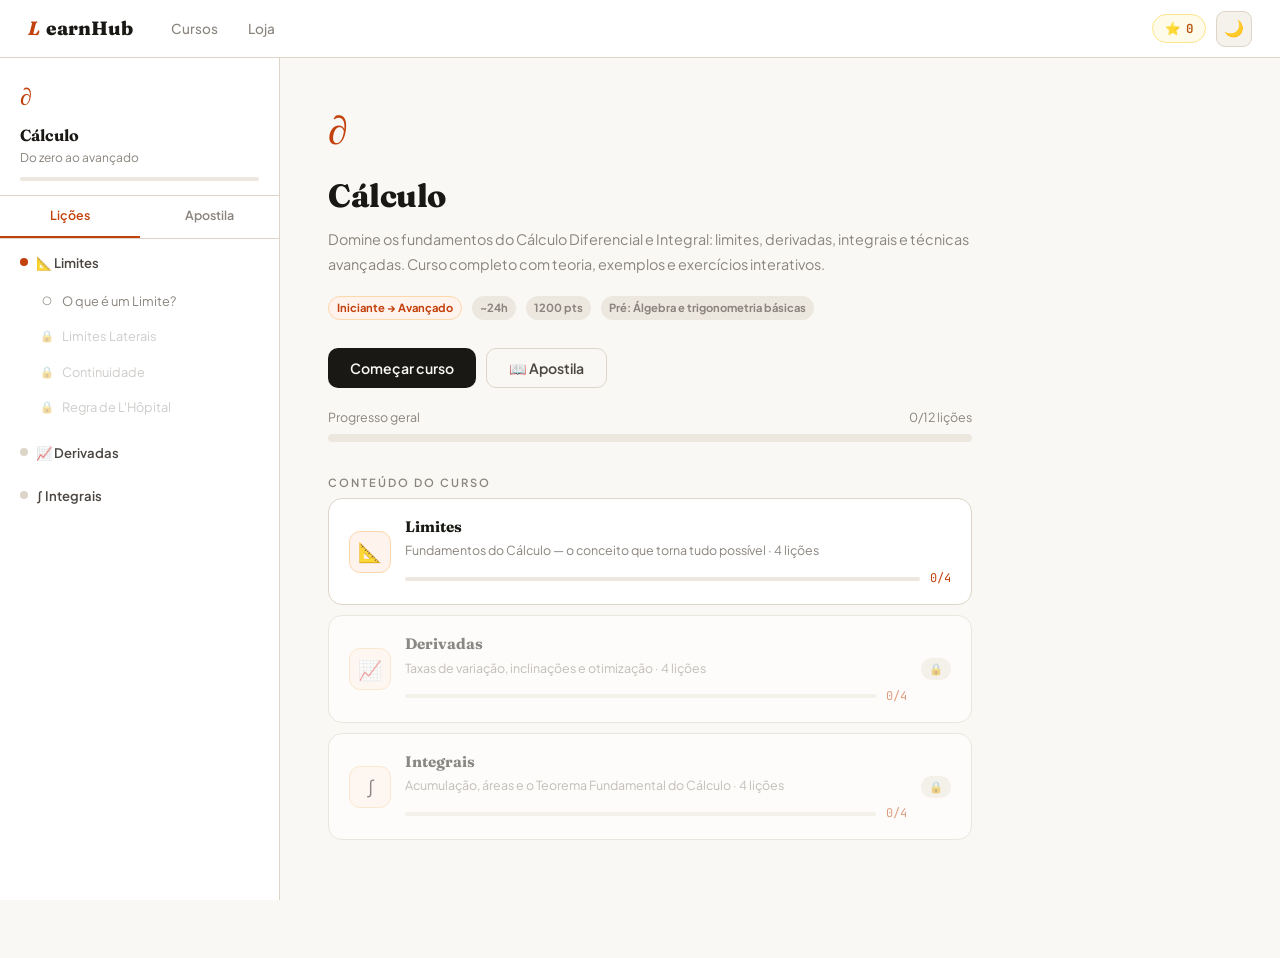
==== commit e973b68d: "Correção de bugs + Mobile Features" ====
--- a/course.html
+++ b/course.html
@@ -183,11 +183,12 @@
 .q-num { font-size: 0.72rem; text-transform: uppercase; letter-spacing: 2px; color: var(--ink3); margin-bottom: 18px; display: flex; align-items: center; gap: 8px; }
 .q-num::after { content: ''; flex: 1; height: 1px; background: var(--line); }
 .q-formula {
-  background: var(--ink); color: #e8dfd0;
+  background: #1e1c19; color: #e8dfd0;
   border-radius: 12px; padding: 16px 20px;
   font-family: 'JetBrains Mono', monospace;
   font-size: 0.88rem; line-height: 1.7; margin-bottom: 18px;
   white-space: pre-wrap; overflow-x: auto;
+  border: 1px solid rgba(255,255,255,0.07);
 }
 .q-stem { font-size: 1rem; color: var(--ink); margin-bottom: 20px; line-height: 1.7; font-weight: 300; }
 .q-stem strong { font-weight: 600; }
@@ -306,20 +307,73 @@
 
 @media (max-width: 860px) {
   #app { grid-template-columns: 1fr; }
-  .sidebar { display: none; }
   .course-home { padding: 24px 20px; }
   .ap-layout { grid-template-columns: 1fr; }
   .ap-toc { display: none; }
   .ap-content { padding: 24px 20px; }
-  .lesson-topbar { padding: 12px 16px; }
-  .lesson-body { padding: 24px 16px; }
-  .feedback-bar { padding: 12px 16px; }
+  .lesson-topbar { padding: 12px 16px; gap: 10px; }
+  .lesson-body { padding: 20px 16px; }
+  .feedback-bar { padding: 12px 16px; gap: 10px; }
+  .btn-check { padding: 9px 18px; font-size: 0.82rem; }
+  body { padding-bottom: 72px; }
+
+  /* Sidebar becomes a fixed drawer on mobile */
+  .sidebar {
+    position: fixed;
+    top: 0; left: 0;
+    height: 100vh;
+    width: 300px;
+    z-index: 250;
+    transform: translateX(-100%);
+    transition: transform 0.28s cubic-bezier(0.4,0,0.2,1);
+    box-shadow: var(--shadow-lg);
+  }
+  .sidebar.drawer-open {
+    transform: translateX(0);
+  }
+}
+
+@media (max-width: 500px) {
+  .feedback-bar { flex-wrap: wrap; }
+  .btn-check { width: 100%; justify-content: center; }
+  .q-formula { font-size: 0.78rem; }
+}
+
+/* Mobile bottom nav */
+.mobile-bottom-nav {
+  display: none;
+  position: fixed; bottom: 0; left: 0; right: 0; z-index: 100;
+  background: var(--paper);
+  border-top: 1px solid var(--line);
+  padding: 8px 0 max(8px, env(safe-area-inset-bottom));
+  justify-content: space-around;
+  transition: background var(--transition);
+}
+.mobile-nav-item {
+  display: flex; flex-direction: column; align-items: center; gap: 3px;
+  padding: 4px 12px; border-radius: 10px; cursor: pointer;
+  font-size: 0.65rem; font-weight: 600; color: var(--ink3);
+  text-decoration: none; transition: color 0.15s;
+  border: none; background: none; font-family: 'Plus Jakarta Sans', sans-serif;
+}
+.mobile-nav-item .nav-ico { font-size: 1.25rem; }
+.mobile-nav-item.active { color: var(--accent); }
+.mobile-nav-item:hover { color: var(--ink2); text-decoration: none; }
+
+@media (max-width: 860px) {
+  .mobile-bottom-nav { display: flex; }
+  /* Hide the skip button in topbar on mobile (available via bottom nav drawer) */
+  .skip-btn { display: none; }
 }
 </style>
 </head>
 <body>
 
+<!-- Mobile drawer overlay -->
+<div class="drawer-overlay" id="drawer-overlay" onclick="closeSidebar()"></div>
+
 <nav class="navbar">
+  <button class="menu-btn" id="menu-btn" onclick="openSidebar()" title="Menu">☰</button>
   <a class="navbar-brand" href="index.html"><span class="sym">L</span>earnHub</a>
   <div class="navbar-links hide-mobile">
     <a class="nav-link" href="index.html">Cursos</a>
@@ -335,7 +389,10 @@
   <!-- SIDEBAR -->
   <aside class="sidebar" id="sidebar">
     <div class="sb-course-header">
-      <div class="sb-course-emoji" id="sb-emoji">∂</div>
+      <div style="display:flex;align-items:center;justify-content:space-between;margin-bottom:10px">
+        <div class="sb-course-emoji" id="sb-emoji" style="margin-bottom:0">∂</div>
+        <button onclick="closeSidebar()" style="display:none;background:none;border:none;cursor:pointer;font-size:1.1rem;color:var(--ink3);padding:4px 8px;border-radius:7px" id="sb-close-btn" title="Fechar">✕</button>
+      </div>
       <div class="sb-course-title" id="sb-title">Carregando...</div>
       <div class="sb-course-sub" id="sb-sub"></div>
       <div class="progress-wrap sb-prog-wrap">
@@ -366,7 +423,7 @@
     <!-- LESSON VIEW -->
     <div class="view lesson-view" id="view-lesson">
       <div class="lesson-topbar">
-        <button class="btn btn-ghost btn-sm" onclick="backToHome()" style="flex-shrink:0">← Voltar</button>
+        <button class="btn btn-ghost btn-sm" onclick="backToHome()" style="flex-shrink:0">←</button>
         <div class="lesson-prog-wrap progress-wrap">
           <div class="progress-fill" id="lesson-prog" style="width:0%"></div>
         </div>
@@ -394,6 +451,19 @@
     </div>
   </main>
 </div>
+
+<!-- MOBILE BOTTOM NAV -->
+<nav class="mobile-bottom-nav" id="mobile-bottom-nav">
+  <a class="mobile-nav-item" href="index.html">
+    <span class="nav-ico">📚</span>Início
+  </a>
+  <div class="mobile-nav-item" onclick="openSidebar()">
+    <span class="nav-ico">☰</span>Lições
+  </div>
+  <a class="mobile-nav-item" href="store.html">
+    <span class="nav-ico">🎨</span>Loja
+  </a>
+</nav>
 
 <!-- SKIP MODAL -->
 <div class="modal-overlay" id="skip-modal">
@@ -959,6 +1029,39 @@
   clearTimeout(_toast);
   _toast = setTimeout(() => t.classList.remove('show'), 2300);
 }
+
+// ═══ MOBILE DRAWER ═══
+function openSidebar() {
+  document.getElementById('sidebar').classList.add('drawer-open');
+  document.getElementById('drawer-overlay').classList.add('open');
+  document.getElementById('sb-close-btn').style.display = 'block';
+  document.body.style.overflow = 'hidden';
+}
+function closeSidebar() {
+  document.getElementById('sidebar').classList.remove('drawer-open');
+  document.getElementById('drawer-overlay').classList.remove('open');
+  document.body.style.overflow = '';
+}
+
+function handleResize() {
+  const isMobile = window.innerWidth <= 860;
+  const closeBtn = document.getElementById('sb-close-btn');
+  if (closeBtn) closeBtn.style.display = isMobile ? 'block' : 'none';
+  if (!isMobile) {
+    document.getElementById('sidebar').classList.remove('drawer-open');
+    document.getElementById('drawer-overlay').classList.remove('open');
+    document.body.style.overflow = '';
+  }
+}
+window.addEventListener('resize', handleResize);
+handleResize();
+
+// Close drawer when a lesson is clicked on mobile
+const _origStartLesson = startLesson;
+window.startLesson = function(ui, li) {
+  if (window.innerWidth <= 860) closeSidebar();
+  _origStartLesson(ui, li);
+};
 </script>
 </body>
 </html>
--- a/css/shared.css
+++ b/css/shared.css
@@ -240,8 +240,9 @@
 }
 
 /* ── FORMULA BOX ── */
+/* Fixed dark background regardless of theme mode so text is always legible */
 .formula-box {
-  background: var(--ink);
+  background: #1e1c19;
   color: #e8dfd0;
   border-radius: 12px;
   padding: 18px 22px;
@@ -250,6 +251,7 @@
   white-space: pre-wrap;
   margin: 14px 0;
   overflow-x: auto;
+  border: 1px solid rgba(255,255,255,0.07);
 }
 
 /* ── CALLOUTS ── */
@@ -296,3 +298,34 @@
   .navbar { padding: 0 16px; }
   .hide-mobile { display: none !important; }
 }
+
+/* ── MOBILE SIDEBAR DRAWER ── */
+.menu-btn {
+  display: none;
+  width: 36px; height: 36px;
+  border-radius: 9px;
+  background: var(--paper2);
+  border: 1px solid var(--line);
+  align-items: center; justify-content: center;
+  cursor: pointer; font-size: 1.1rem;
+  transition: background var(--transition);
+  flex-shrink: 0;
+}
+.menu-btn:hover { background: var(--paper3); }
+
+.drawer-overlay {
+  display: none;
+  position: fixed; inset: 0; z-index: 200;
+  background: rgba(0,0,0,0.5);
+  backdrop-filter: blur(2px);
+  opacity: 0;
+  transition: opacity 0.25s ease;
+}
+.drawer-overlay.open {
+  display: block;
+  opacity: 1;
+}
+
+@media (max-width: 860px) {
+  .menu-btn { display: flex; }
+}
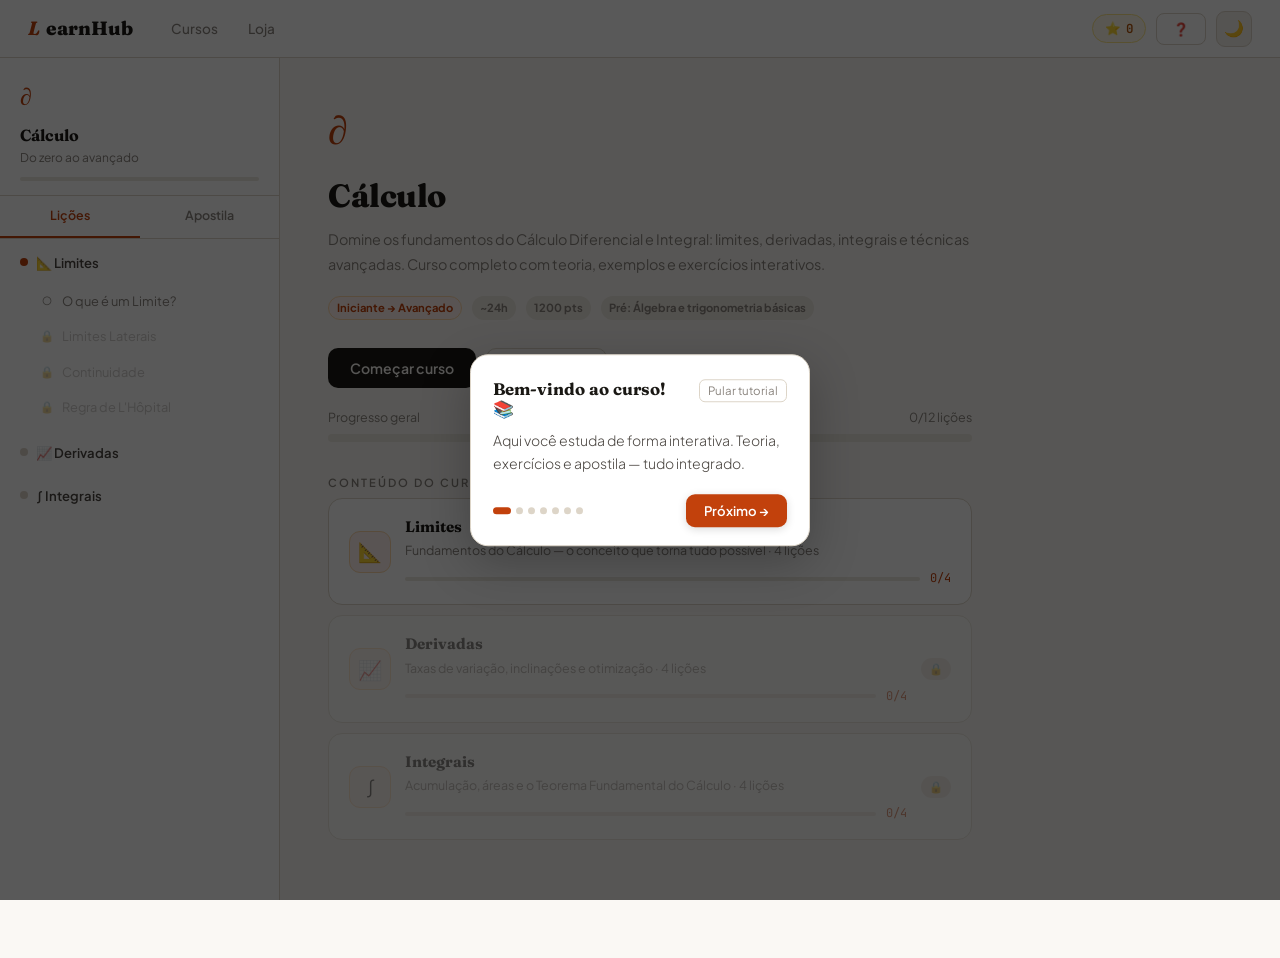
==== commit 6718b25e: "Add Tutorial + embed e imagens" ====
--- a/course.html
+++ b/course.html
@@ -305,6 +305,62 @@
 /* GAME OVER */
 .gameover-card { max-width: 420px; width: 100%; text-align: center; animation: fadeUp 0.35s ease; }
 
+/* ── MEDIA BLOCKS ── */
+.lesson-img-wrap {
+  margin: 16px 0; border-radius: 12px; overflow: hidden;
+  border: 1px solid var(--line); background: var(--paper3);
+}
+.lesson-img-wrap img {
+  width: 100%; height: auto; display: block;
+  max-height: 400px; object-fit: contain; background: var(--paper2);
+  cursor: zoom-in; transition: opacity 0.2s;
+}
+.lesson-img-wrap img:hover { opacity: 0.92; }
+.lesson-img-caption {
+  padding: 7px 14px; font-size: 0.74rem; color: var(--ink3);
+  text-align: center; border-top: 1px solid var(--line); font-style: italic;
+}
+.lesson-video-outer {
+  margin: 16px 0; border-radius: 12px; overflow: hidden;
+  border: 1px solid var(--line);
+}
+.lesson-video-wrap {
+  position: relative; padding-bottom: 56.25%; height: 0;
+  background: #000;
+}
+.lesson-video-wrap iframe {
+  position: absolute; top: 0; left: 0;
+  width: 100%; height: 100%; border: none;
+}
+.lesson-video-caption {
+  background: var(--paper2); padding: 7px 14px;
+  font-size: 0.74rem; color: var(--ink3);
+  text-align: center; font-style: italic;
+}
+
+/* Lightbox */
+#lh-lightbox {
+  position: fixed; inset: 0; z-index: 8000;
+  background: rgba(0,0,0,0.88); display: none;
+  align-items: center; justify-content: center;
+  cursor: zoom-out; padding: 16px;
+}
+#lh-lightbox.open { display: flex; }
+#lh-lightbox img {
+  max-width: 100%; max-height: 90vh;
+  border-radius: 10px; box-shadow: 0 20px 60px rgba(0,0,0,0.5);
+  pointer-events: none;
+}
+#lh-lightbox-close {
+  position: absolute; top: 16px; right: 16px;
+  background: rgba(255,255,255,0.15); border: none;
+  color: #fff; font-size: 1.2rem; width: 36px; height: 36px;
+  border-radius: 50%; cursor: pointer;
+  display: flex; align-items: center; justify-content: center;
+  transition: background 0.15s;
+}
+#lh-lightbox-close:hover { background: rgba(255,255,255,0.25); }
+
 @media (max-width: 860px) {
   #app { grid-template-columns: 1fr; }
   .course-home { padding: 24px 20px; }
@@ -381,6 +437,7 @@
   </div>
   <div class="navbar-right">
     <div class="pill pill-points">⭐ <span id="pts-nav">0</span></div>
+    <button class="btn btn-ghost btn-sm hide-mobile" onclick="window.__lhTutorial?.init(true)" title="Ver tutorial" style="font-size:0.8rem">❓</button>
     <button class="theme-toggle" onclick="toggleDark(); updateThemeBtn()" id="theme-btn">🌙</button>
   </div>
 </nav>
@@ -475,6 +532,12 @@
       <button class="btn btn-ghost btn-sm" onclick="closeSkipModal()">Cancelar</button>
     </div>
   </div>
+</div>
+
+<!-- LIGHTBOX -->
+<div id="lh-lightbox" onclick="closeLightbox()">
+  <button id="lh-lightbox-close" onclick="closeLightbox()">✕</button>
+  <img id="lh-lightbox-img" src="" alt="">
 </div>
 
 <!-- TOAST -->
@@ -785,13 +848,52 @@
   let html = '<div class="theory-card">';
   html += `<span class="theory-tag">📖 Teoria</span><div class="theory-title">${step.title}</div>`;
   step.blocks.forEach(b => {
-    if (b.type === 'para') html += `<div class="theory-block">${b.heading?`<h3>${b.heading}</h3>`:''}<p>${b.text}</p></div>`;
-    else if (b.type === 'formula') html += `<div class="formula-box">${escHtml(b.text)}</div>`;
-    else if (b.type === 'callout') {
+    if (b.type === 'para') {
+      html += `<div class="theory-block">${b.heading?`<h3>${b.heading}</h3>`:''}<p>${b.text}</p></div>`;
+    } else if (b.type === 'formula') {
+      html += `<div class="formula-box">${escHtml(b.text)}</div>`;
+    } else if (b.type === 'callout') {
       const cls = b.kind==='warn'?'warn':b.kind==='tip'?'tip':b.kind==='danger'?'danger':'';
       html += `<div class="callout ${cls}"><div class="callout-icon">${b.icon}</div><div class="callout-text">${b.text}</div></div>`;
     } else if (b.type === 'example') {
       html += `<div class="example-box"><div class="example-header">${b.label}</div><div class="example-body">${escHtml(b.body)}</div></div>`;
+    } else if (b.type === 'image') {
+      // b.src  = URL da imagem (relativa ao course.json ou absoluta)
+      // b.alt  = texto alternativo (opcional)
+      // b.caption = legenda (opcional)
+      const src = b.src.startsWith('http') ? b.src : COURSE._dir + b.src;
+      const alt = escHtml(b.alt || b.caption || 'Imagem');
+      html += `<div class="lesson-img-wrap">
+        <img src="${src}" alt="${alt}" loading="lazy" onclick="openLightbox(this.src)">
+        ${b.caption ? `<div class="lesson-img-caption">${escHtml(b.caption)}</div>` : ''}
+      </div>`;
+    } else if (b.type === 'video') {
+      // b.src pode ser:
+      //   • URL completa do YouTube/Vimeo (embed)
+      //   • ID do YouTube: "dQw4w9WgXcQ"
+      //   • URL de um arquivo .mp4 local
+      // b.caption = legenda (opcional)
+      const embedSrc = resolveVideoSrc(b.src);
+      if (embedSrc.type === 'iframe') {
+        html += `<div class="lesson-video-outer">
+          <div class="lesson-video-wrap">
+            <iframe src="${embedSrc.url}" allowfullscreen allow="accelerometer; autoplay; clipboard-write; encrypted-media; gyroscope; picture-in-picture"></iframe>
+          </div>
+          ${b.caption ? `<div class="lesson-video-caption">${escHtml(b.caption)}</div>` : ''}
+        </div>`;
+      } else {
+        // Arquivo de vídeo local
+        const vsrc = b.src.startsWith('http') ? b.src : COURSE._dir + b.src;
+        html += `<div class="lesson-video-outer">
+          <div style="background:#000;border-radius:0">
+            <video controls style="width:100%;display:block;max-height:360px;border-radius:0">
+              <source src="${vsrc}">
+              Seu navegador não suporta vídeo HTML5.
+            </video>
+          </div>
+          ${b.caption ? `<div class="lesson-video-caption">${escHtml(b.caption)}</div>` : ''}
+        </div>`;
+      }
     }
   });
   html += '</div>';
@@ -1020,6 +1122,50 @@
 // ═══ UTILS ═══
 function escHtml(s) { return s.replace(/&/g,'&amp;').replace(/</g,'&lt;').replace(/>/g,'&gt;'); }
 
+// ── Resolve video src to iframe or native ──
+function resolveVideoSrc(src) {
+  if (!src) return { type: 'native', url: src };
+
+  // YouTube full URL
+  const ytMatch = src.match(/(?:youtube\.com\/watch\?v=|youtu\.be\/)([a-zA-Z0-9_-]{11})/);
+  if (ytMatch) {
+    return { type: 'iframe', url: `https://www.youtube.com/embed/${ytMatch[1]}?rel=0` };
+  }
+  // YouTube embed URL already
+  if (src.includes('youtube.com/embed/')) return { type: 'iframe', url: src };
+
+  // YouTube short ID (11 chars, no slashes)
+  if (/^[a-zA-Z0-9_-]{11}$/.test(src)) {
+    return { type: 'iframe', url: `https://www.youtube.com/embed/${src}?rel=0` };
+  }
+  // Vimeo
+  const vimMatch = src.match(/vimeo\.com\/(\d+)/);
+  if (vimMatch) {
+    return { type: 'iframe', url: `https://player.vimeo.com/video/${vimMatch[1]}` };
+  }
+  // Generic iframe URL (other embeds)
+  if (src.startsWith('http') && !src.match(/\.(mp4|webm|ogg)$/i)) {
+    return { type: 'iframe', url: src };
+  }
+  // Local / direct file
+  return { type: 'native', url: src };
+}
+
+// ── Lightbox ──
+function openLightbox(src) {
+  const lb = document.getElementById('lh-lightbox');
+  const img = document.getElementById('lh-lightbox-img');
+  img.src = src;
+  lb.classList.add('open');
+  document.body.style.overflow = 'hidden';
+}
+function closeLightbox() {
+  document.getElementById('lh-lightbox').classList.remove('open');
+  document.body.style.overflow = '';
+}
+// Close lightbox on Escape
+document.addEventListener('keydown', e => { if (e.key === 'Escape') closeLightbox(); });
+
 let _toast;
 function showToast(icon, text) {
   document.getElementById('toast-icon').textContent = icon + ' ';
@@ -1063,5 +1209,6 @@
   _origStartLesson(ui, li);
 };
 </script>
+<script src="js/tutorial.js"></script>
 </body>
 </html>
